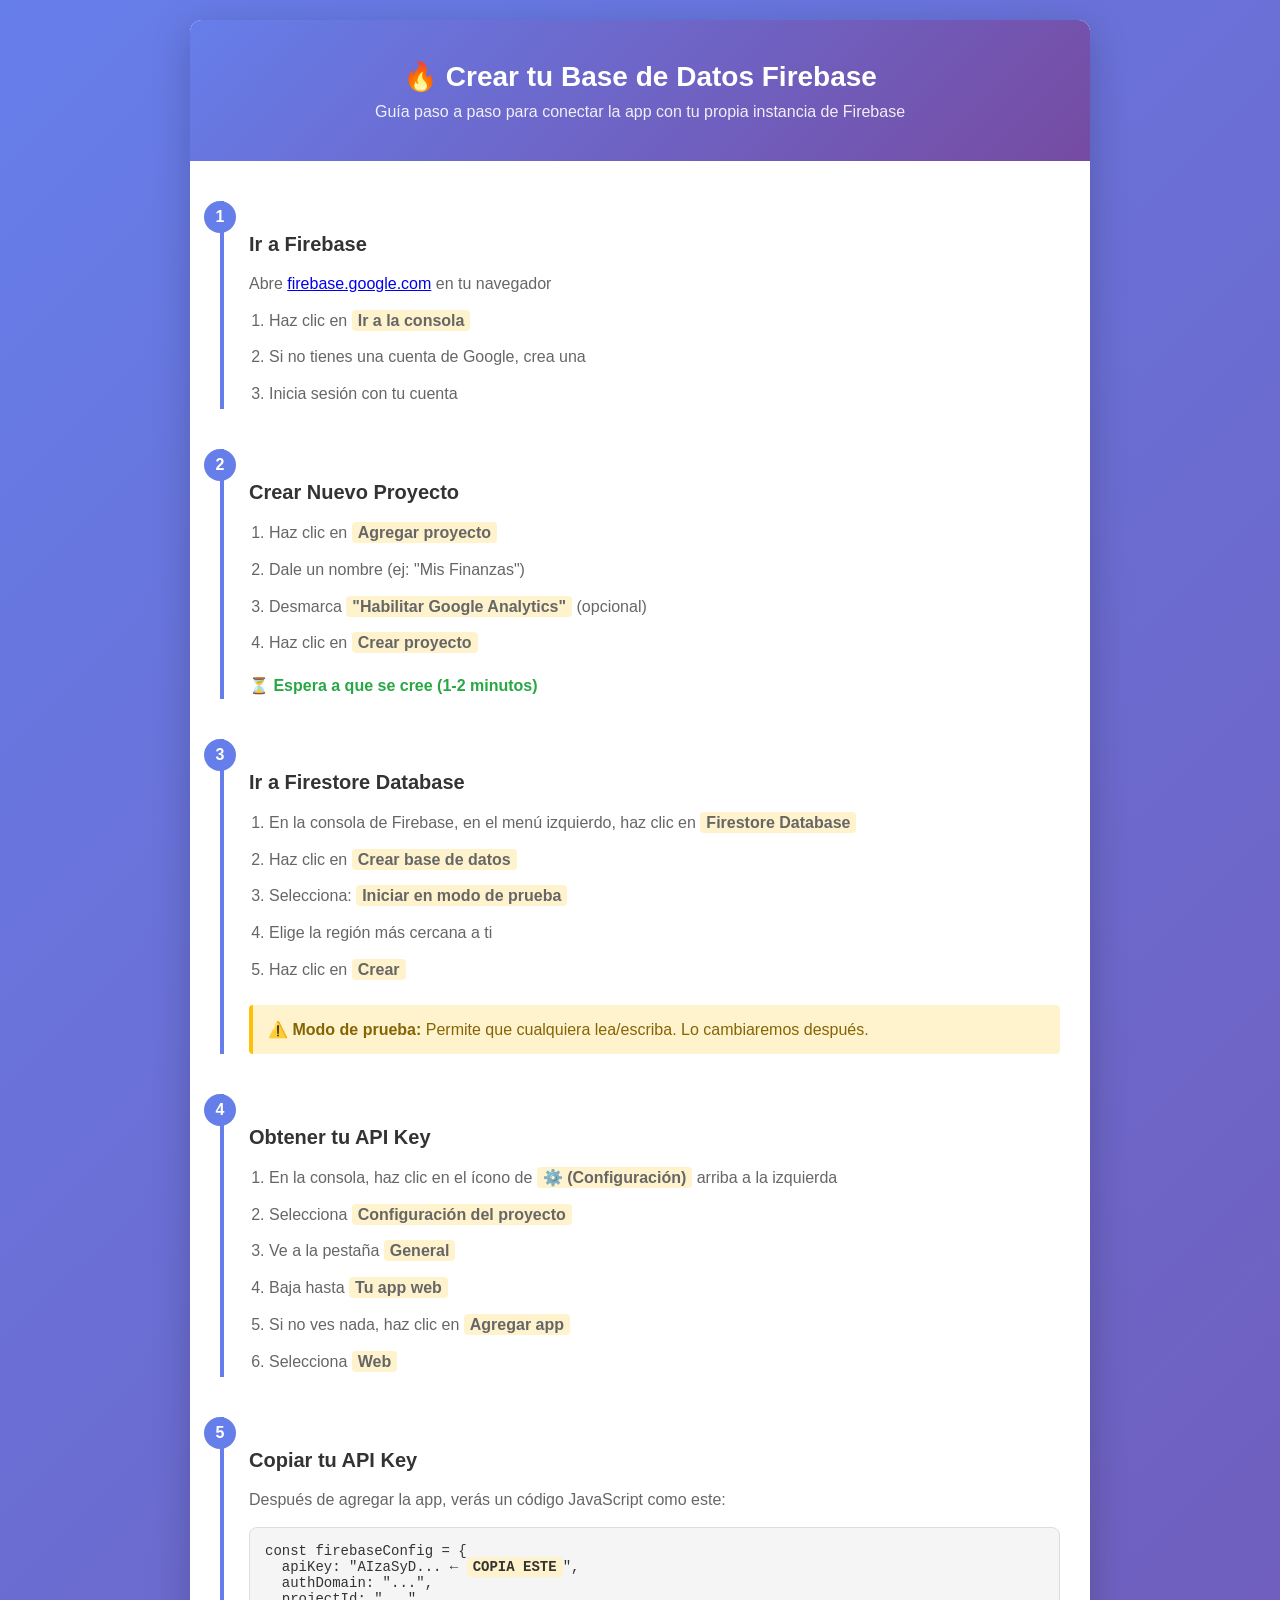
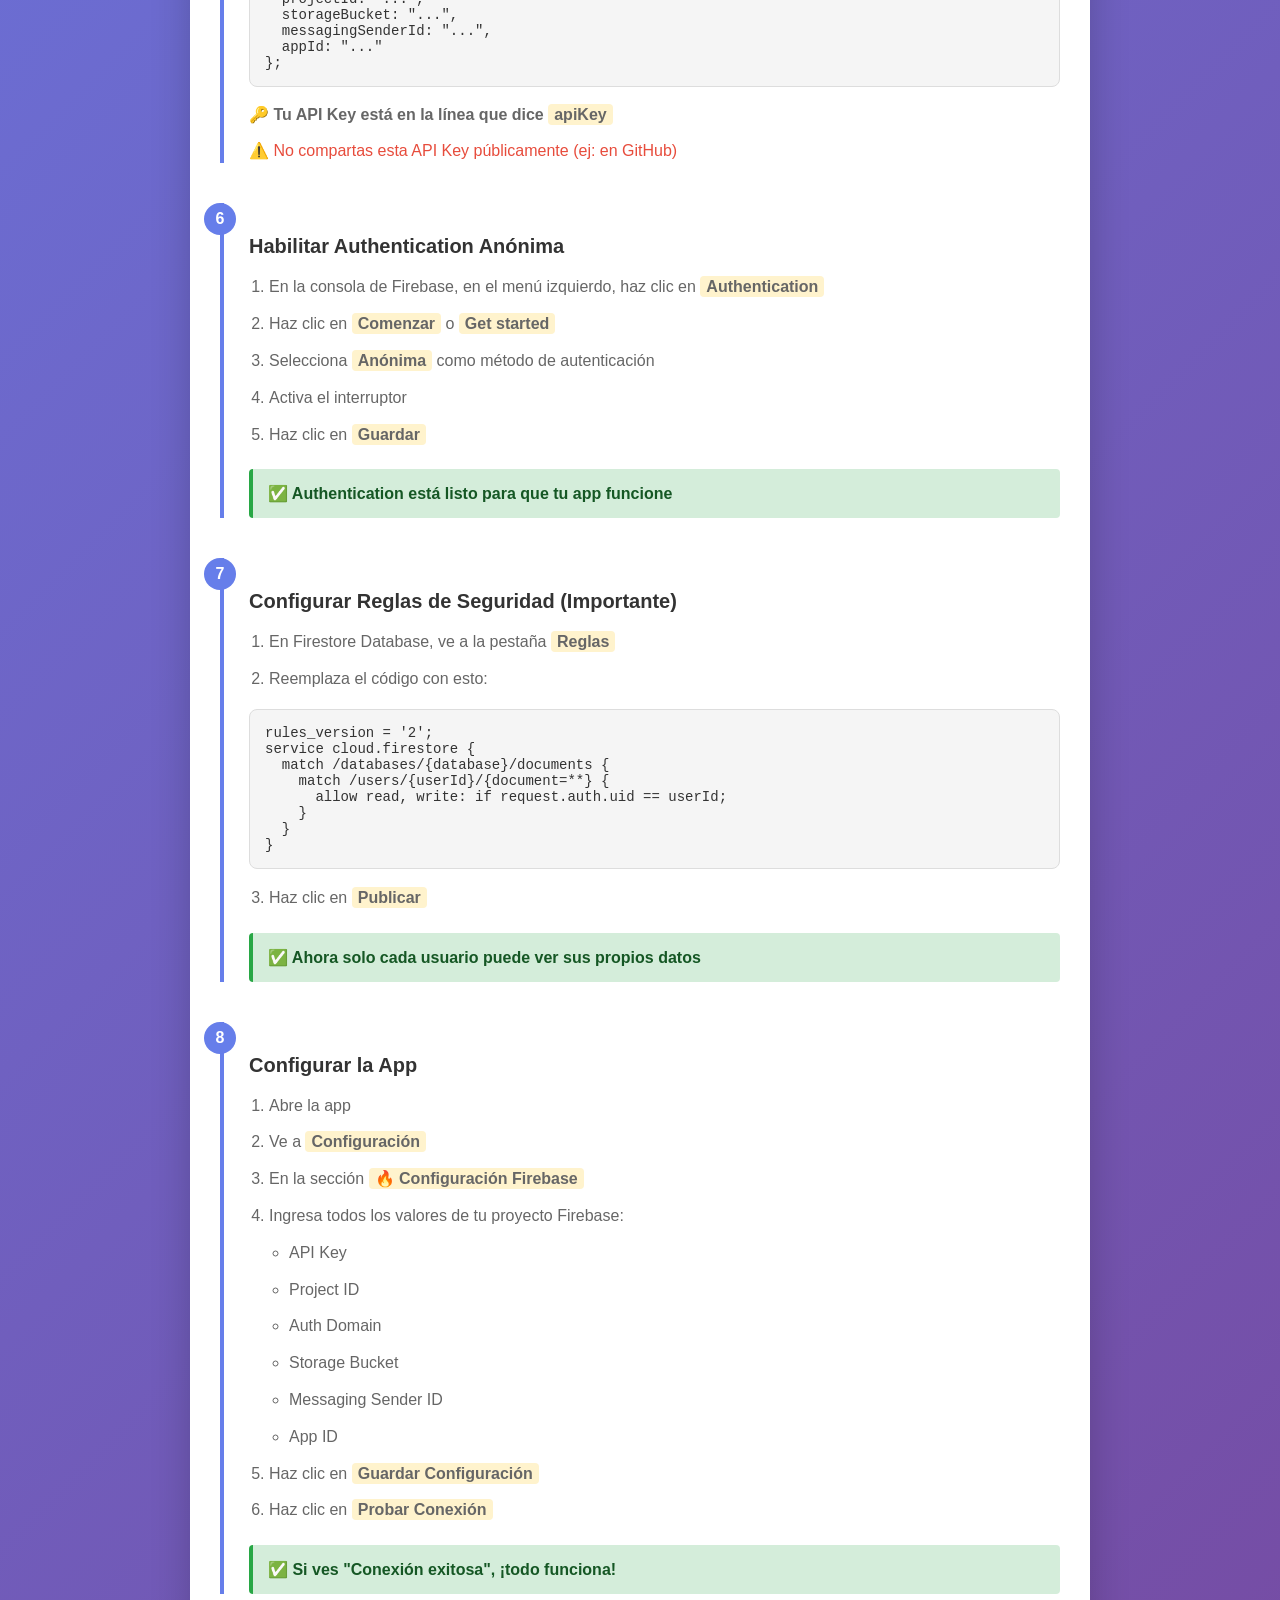
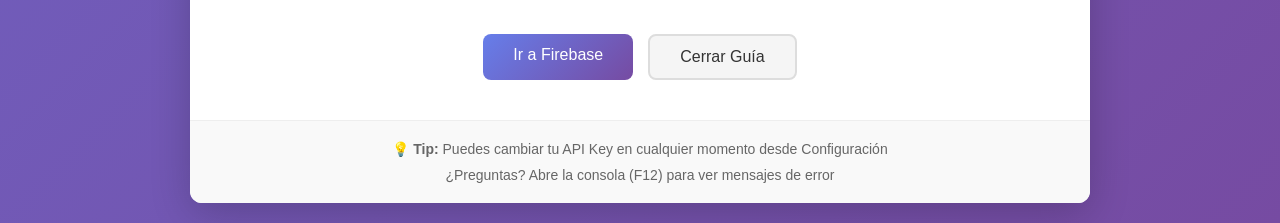
==== firebase-guide.html @ d9b980de "feat(feature): first feature Initial implementation of personal finance management app with: - Fireb" ====
<!DOCTYPE html>
<html lang="es">
<head>
    <meta charset="UTF-8">
    <meta name="viewport" content="width=device-width, initial-scale=1.0">
    <title>Crear Firebase - Guía Paso a Paso</title>
    <style>
        * {
            margin: 0;
            padding: 0;
            box-sizing: border-box;
        }
        body {
            font-family: -apple-system, BlinkMacSystemFont, 'Segoe UI', Roboto, 'Helvetica Neue', Arial, sans-serif;
            background: linear-gradient(135deg, #667eea 0%, #764ba2 100%);
            min-height: 100vh;
            padding: 20px;
        }
        .container {
            max-width: 900px;
            margin: 0 auto;
            background: white;
            border-radius: 12px;
            box-shadow: 0 10px 40px rgba(0,0,0,0.2);
            overflow: hidden;
        }
        .header {
            background: linear-gradient(135deg, #667eea 0%, #764ba2 100%);
            color: white;
            padding: 40px 30px;
            text-align: center;
        }
        .header h1 {
            font-size: 28px;
            margin-bottom: 10px;
        }
        .header p {
            opacity: 0.9;
            font-size: 16px;
        }
        .content {
            padding: 40px 30px;
        }
        .step {
            margin-bottom: 40px;
            border-left: 4px solid #667eea;
            padding-left: 25px;
        }
        .step-number {
            display: inline-block;
            width: 32px;
            height: 32px;
            background: #667eea;
            color: white;
            border-radius: 50%;
            text-align: center;
            line-height: 32px;
            font-weight: bold;
            margin-left: -45px;
            margin-right: 15px;
        }
        .step h3 {
            font-size: 20px;
            margin-bottom: 15px;
            color: #333;
        }
        .step p {
            color: #666;
            line-height: 1.6;
            margin-bottom: 10px;
        }
        .step ol, .step ul {
            margin-left: 20px;
            color: #666;
            line-height: 1.8;
        }
        .step li {
            margin-bottom: 8px;
        }
        .code-block {
            background: #f5f5f5;
            border: 1px solid #ddd;
            border-radius: 8px;
            padding: 15px;
            margin: 15px 0;
            font-family: 'Courier New', monospace;
            font-size: 14px;
            overflow-x: auto;
            color: #333;
        }
        .highlight {
            background: #fff3cd;
            padding: 2px 6px;
            border-radius: 4px;
            font-weight: 600;
        }
        .button-group {
            display: flex;
            gap: 15px;
            margin-top: 30px;
            justify-content: center;
        }
        .btn {
            padding: 12px 30px;
            border: none;
            border-radius: 8px;
            font-size: 16px;
            cursor: pointer;
            transition: all 0.3s ease;
            text-decoration: none;
            display: inline-block;
        }
        .btn-primary {
            background: linear-gradient(135deg, #667eea 0%, #764ba2 100%);
            color: white;
        }
        .btn-primary:hover {
            transform: translateY(-2px);
            box-shadow: 0 5px 20px rgba(102, 126, 234, 0.4);
        }
        .btn-secondary {
            background: #f5f5f5;
            color: #333;
            border: 2px solid #ddd;
        }
        .btn-secondary:hover {
            background: #f0f0f0;
            border-color: #667eea;
        }
        .warning {
            background: #fff3cd;
            border-left: 4px solid #ffc107;
            padding: 15px;
            margin: 20px 0;
            border-radius: 4px;
            color: #856404;
        }
        .success {
            background: #d4edda;
            border-left: 4px solid #28a745;
            padding: 15px;
            margin: 20px 0;
            border-radius: 4px;
            color: #155724;
        }
        .footer {
            background: #f9f9f9;
            padding: 20px 30px;
            border-top: 1px solid #eee;
            text-align: center;
            color: #666;
            font-size: 14px;
        }
        .screenshot {
            width: 100%;
            max-width: 500px;
            margin: 15px 0;
            border: 1px solid #ddd;
            border-radius: 8px;
        }
    </style>
</head>
<body>
    <div class="container">
        <div class="header">
            <h1>🔥 Crear tu Base de Datos Firebase</h1>
            <p>Guía paso a paso para conectar la app con tu propia instancia de Firebase</p>
        </div>

        <div class="content">
            <div class="step">
                <span class="step-number">1</span>
                <h3>Ir a Firebase</h3>
                <p>Abre <a href="https://firebase.google.com" target="_blank">firebase.google.com</a> en tu navegador</p>
                <ol>
                    <li>Haz clic en <span class="highlight">Ir a la consola</span></li>
                    <li>Si no tienes una cuenta de Google, crea una</li>
                    <li>Inicia sesión con tu cuenta</li>
                </ol>
            </div>

            <div class="step">
                <span class="step-number">2</span>
                <h3>Crear Nuevo Proyecto</h3>
                <ol>
                    <li>Haz clic en <span class="highlight">Agregar proyecto</span></li>
                    <li>Dale un nombre (ej: "Mis Finanzas")</li>
                    <li>Desmarca <span class="highlight">"Habilitar Google Analytics"</span> (opcional)</li>
                    <li>Haz clic en <span class="highlight">Crear proyecto</span></li>
                </ol>
                <p style="margin-top: 15px; color: #28a745; font-weight: 600;">⏳ Espera a que se cree (1-2 minutos)</p>
            </div>

            <div class="step">
                <span class="step-number">3</span>
                <h3>Ir a Firestore Database</h3>
                <ol>
                    <li>En la consola de Firebase, en el menú izquierdo, haz clic en <span class="highlight">Firestore Database</span></li>
                    <li>Haz clic en <span class="highlight">Crear base de datos</span></li>
                    <li>Selecciona: <span class="highlight">Iniciar en modo de prueba</span></li>
                    <li>Elige la región más cercana a ti</li>
                    <li>Haz clic en <span class="highlight">Crear</span></li>
                </ol>
                <div class="warning">
                    <strong>⚠️ Modo de prueba:</strong> Permite que cualquiera lea/escriba. Lo cambiaremos después.
                </div>
            </div>

            <div class="step">
                <span class="step-number">4</span>
                <h3>Obtener tu API Key</h3>
                <ol>
                    <li>En la consola, haz clic en el ícono de <span class="highlight">⚙️ (Configuración)</span> arriba a la izquierda</li>
                    <li>Selecciona <span class="highlight">Configuración del proyecto</span></li>
                    <li>Ve a la pestaña <span class="highlight">General</span></li>
                    <li>Baja hasta <span class="highlight">Tu app web</span></li>
                    <li>Si no ves nada, haz clic en <span class="highlight">Agregar app</span></li>
                    <li>Selecciona <span class="highlight">Web</span></li>
                </ol>
            </div>

            <div class="step">
                <span class="step-number">5</span>
                <h3>Copiar tu API Key</h3>
                <p>Después de agregar la app, verás un código JavaScript como este:</p>
                <div class="code-block">
const firebaseConfig = {<br>
&nbsp;&nbsp;apiKey: "AIzaSyD... ← <span class="highlight">COPIA ESTE</span>",<br>
&nbsp;&nbsp;authDomain: "...",<br>
&nbsp;&nbsp;projectId: "...",<br>
&nbsp;&nbsp;storageBucket: "...",<br>
&nbsp;&nbsp;messagingSenderId: "...",<br>
&nbsp;&nbsp;appId: "..."<br>
};
                </div>
                <p><strong>🔑 Tu API Key está en la línea que dice <span class="highlight">apiKey</span></strong></p>
                <p style="color: #e74c3c; margin-top: 10px;">⚠️ No compartas esta API Key públicamente (ej: en GitHub)</p>
            </div>

            <div class="step">
                <span class="step-number">6</span>
                <h3>Habilitar Authentication Anónima</h3>
                <ol>
                    <li>En la consola de Firebase, en el menú izquierdo, haz clic en <span class="highlight">Authentication</span></li>
                    <li>Haz clic en <span class="highlight">Comenzar</span> o <span class="highlight">Get started</span></li>
                    <li>Selecciona <span class="highlight">Anónima</span> como método de autenticación</li>
                    <li>Activa el interruptor</li>
                    <li>Haz clic en <span class="highlight">Guardar</span></li>
                </ol>
                <div class="success">
                    <strong>✅ Authentication está listo para que tu app funcione</strong>
                </div>
            </div>

            <div class="step">
                <span class="step-number">7</span>
                <h3>Configurar Reglas de Seguridad (Importante)</h3>
                <ol>
                    <li>En Firestore Database, ve a la pestaña <span class="highlight">Reglas</span></li>
                    <li>Reemplaza el código con esto:</li>
                </ol>
                <div class="code-block">
rules_version = '2';<br>
service cloud.firestore {<br>
&nbsp;&nbsp;match /databases/{database}/documents {<br>
&nbsp;&nbsp;&nbsp;&nbsp;match /users/{userId}/{document=**} {<br>
&nbsp;&nbsp;&nbsp;&nbsp;&nbsp;&nbsp;allow read, write: if request.auth.uid == userId;<br>
&nbsp;&nbsp;&nbsp;&nbsp;}<br>
&nbsp;&nbsp;}<br>
}
                </div>
                <ol start="3">
                    <li>Haz clic en <span class="highlight">Publicar</span></li>
                </ol>
                <div class="success">
                    <strong>✅ Ahora solo cada usuario puede ver sus propios datos</strong>
                </div>
            </div>

            <div class="step">
                <span class="step-number">8</span>
                <h3>Configurar la App</h3>
                <ol>
                    <li>Abre la app</li>
                    <li>Ve a <span class="highlight">Configuración</span></li>
                    <li>En la sección <span class="highlight">🔥 Configuración Firebase</span></li>
                    <li>Ingresa todos los valores de tu proyecto Firebase:
                        <ul style="margin-top: 8px; margin-left: 20px;">
                            <li>API Key</li>
                            <li>Project ID</li>
                            <li>Auth Domain</li>
                            <li>Storage Bucket</li>
                            <li>Messaging Sender ID</li>
                            <li>App ID</li>
                        </ul>
                    </li>
                    <li>Haz clic en <span class="highlight">Guardar Configuración</span></li>
                    <li>Haz clic en <span class="highlight">Probar Conexión</span></li>
                </ol>
                <div class="success">
                    <strong>✅ Si ves "Conexión exitosa", ¡todo funciona!</strong>
                </div>
            </div>

            <div class="button-group">
                <a href="https://firebase.google.com" target="_blank" class="btn btn-primary">Ir a Firebase</a>
                <button onclick="window.close()" class="btn btn-secondary">Cerrar Guía</button>
            </div>
        </div>

        <div class="footer">
            <p>💡 <strong>Tip:</strong> Puedes cambiar tu API Key en cualquier momento desde Configuración</p>
            <p style="margin-top: 10px;">¿Preguntas? Abre la consola (F12) para ver mensajes de error</p>
        </div>
    </div>
</body>
</html>
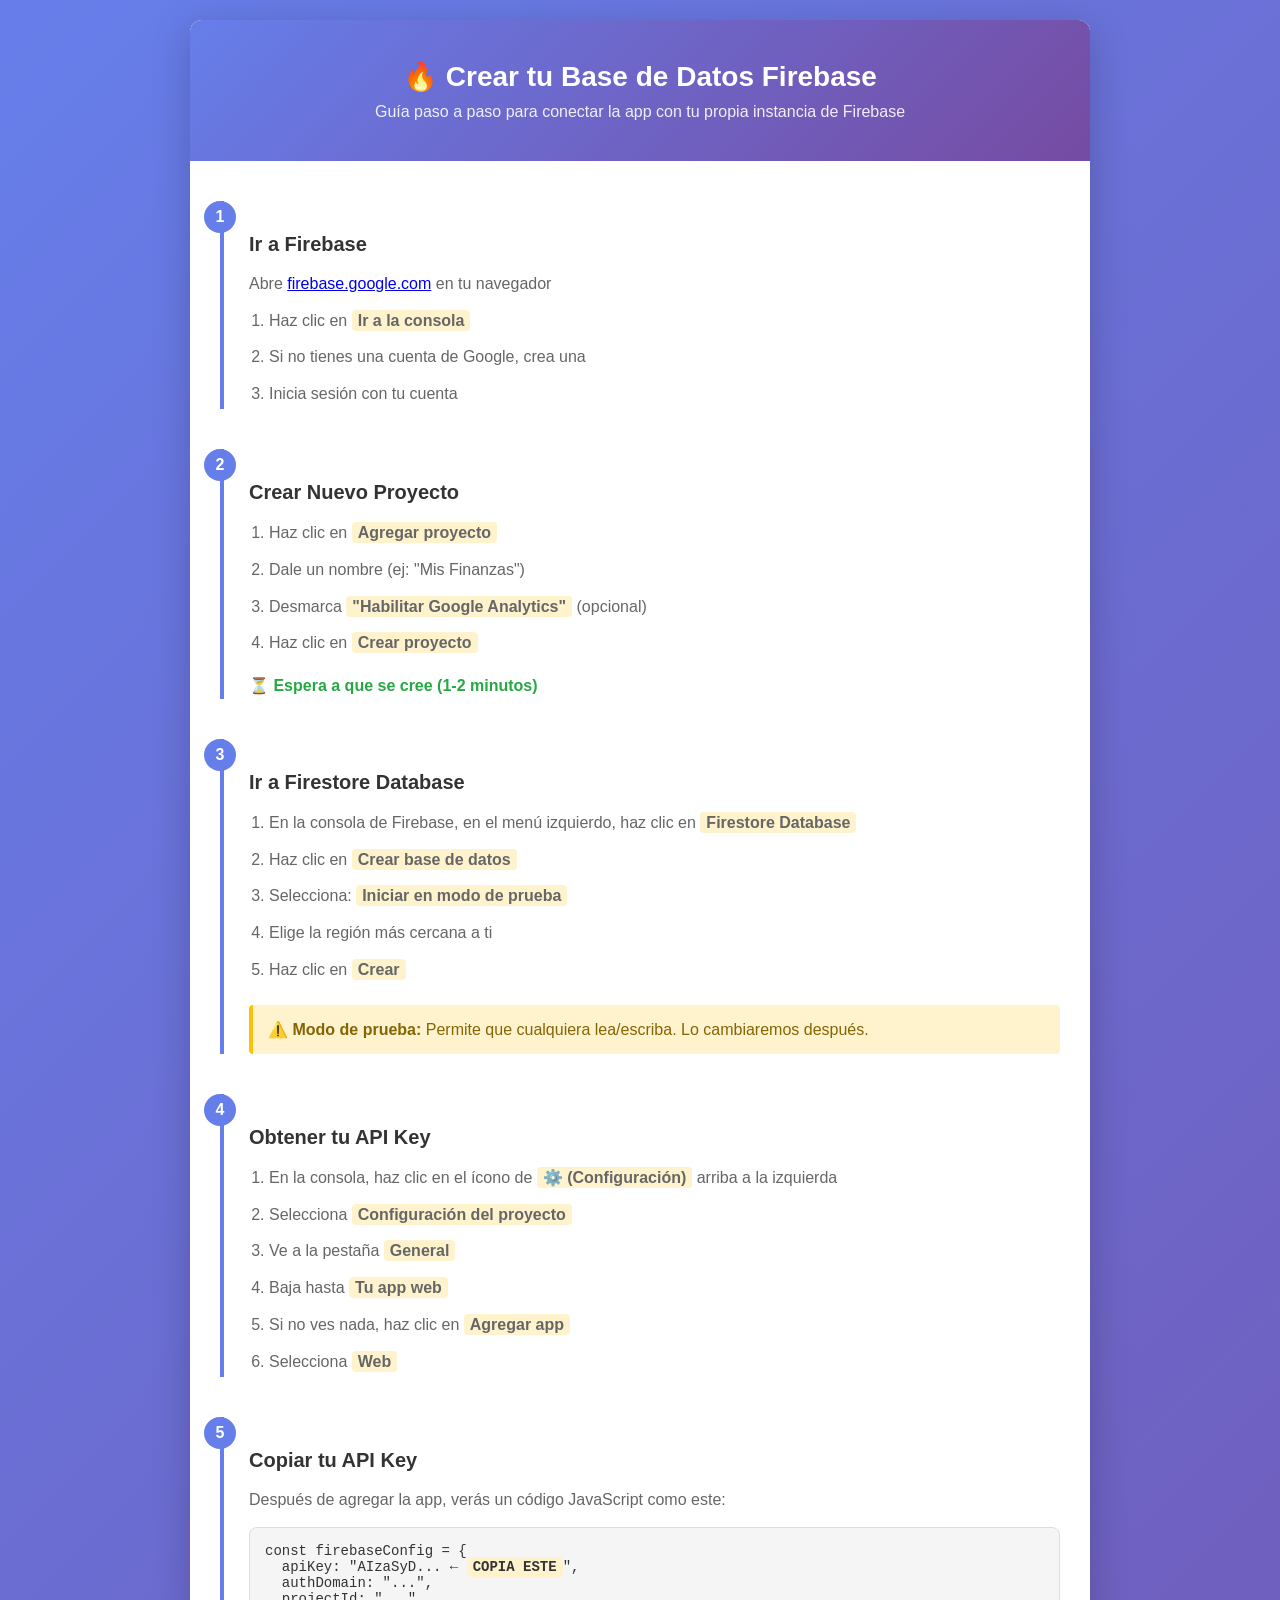
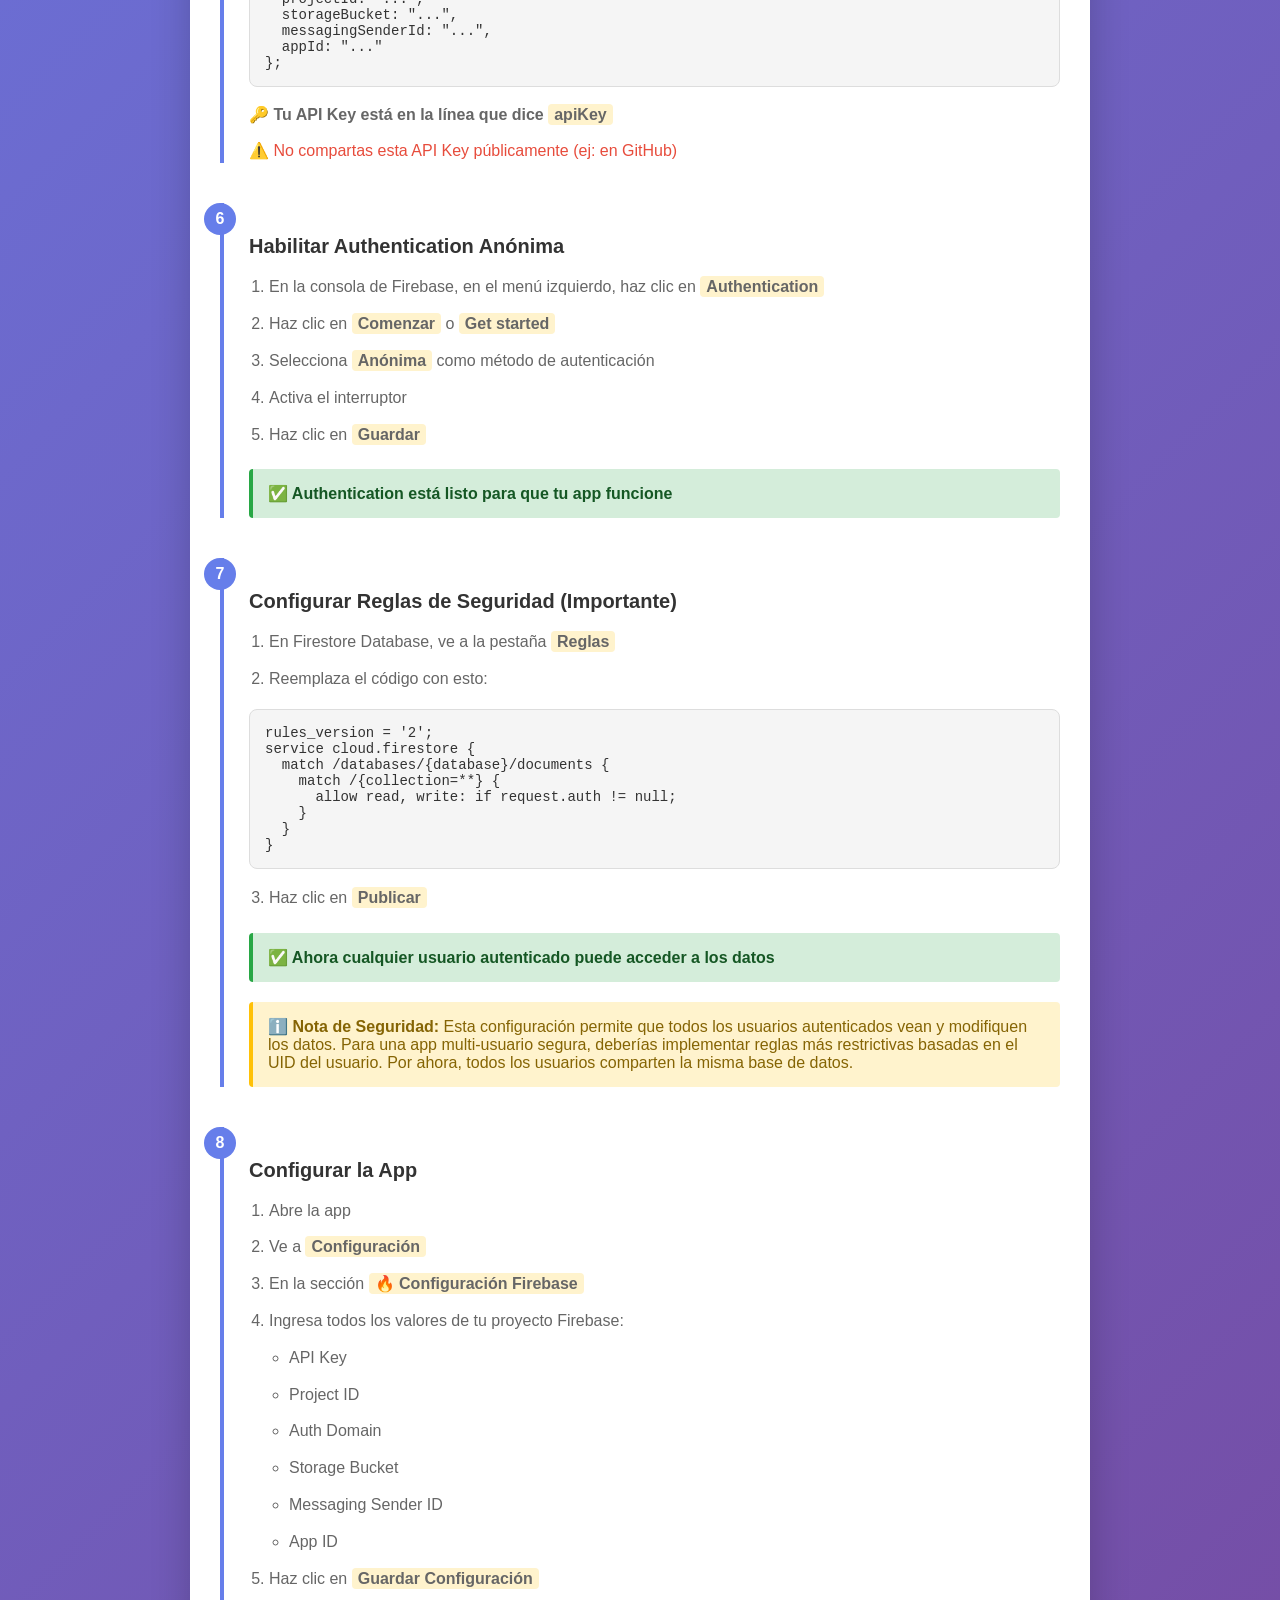
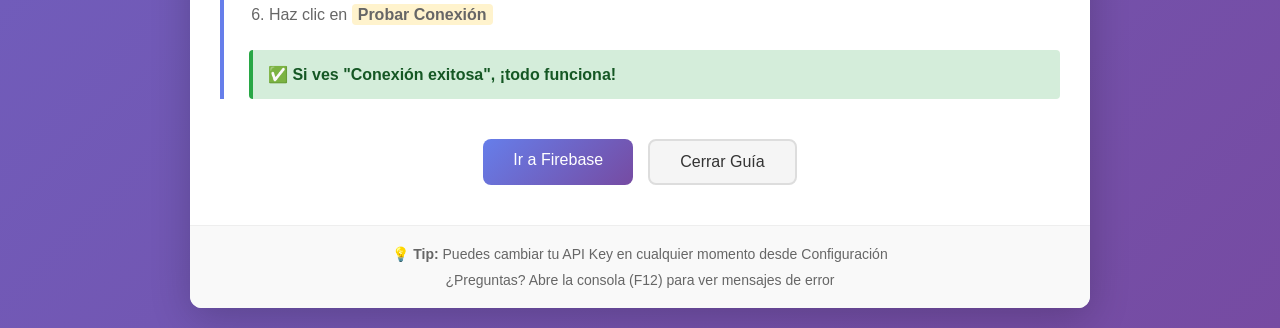
==== commit 91bdf1a5: "docs: update Firestore security rules for root-level collections - Changed rules from users/{uid}/{d" ====
--- a/firebase-guide.html
+++ b/firebase-guide.html
@@ -263,8 +263,8 @@
 rules_version = '2';<br>
 service cloud.firestore {<br>
 &nbsp;&nbsp;match /databases/{database}/documents {<br>
-&nbsp;&nbsp;&nbsp;&nbsp;match /users/{userId}/{document=**} {<br>
-&nbsp;&nbsp;&nbsp;&nbsp;&nbsp;&nbsp;allow read, write: if request.auth.uid == userId;<br>
+&nbsp;&nbsp;&nbsp;&nbsp;match /{collection=**} {<br>
+&nbsp;&nbsp;&nbsp;&nbsp;&nbsp;&nbsp;allow read, write: if request.auth != null;<br>
 &nbsp;&nbsp;&nbsp;&nbsp;}<br>
 &nbsp;&nbsp;}<br>
 }
@@ -273,7 +273,10 @@
                     <li>Haz clic en <span class="highlight">Publicar</span></li>
                 </ol>
                 <div class="success">
-                    <strong>✅ Ahora solo cada usuario puede ver sus propios datos</strong>
+                    <strong>✅ Ahora cualquier usuario autenticado puede acceder a los datos</strong>
+                </div>
+                <div class="warning">
+                    <strong>ℹ️ Nota de Seguridad:</strong> Esta configuración permite que todos los usuarios autenticados vean y modifiquen los datos. Para una app multi-usuario segura, deberías implementar reglas más restrictivas basadas en el UID del usuario. Por ahora, todos los usuarios comparten la misma base de datos.
                 </div>
             </div>
 
